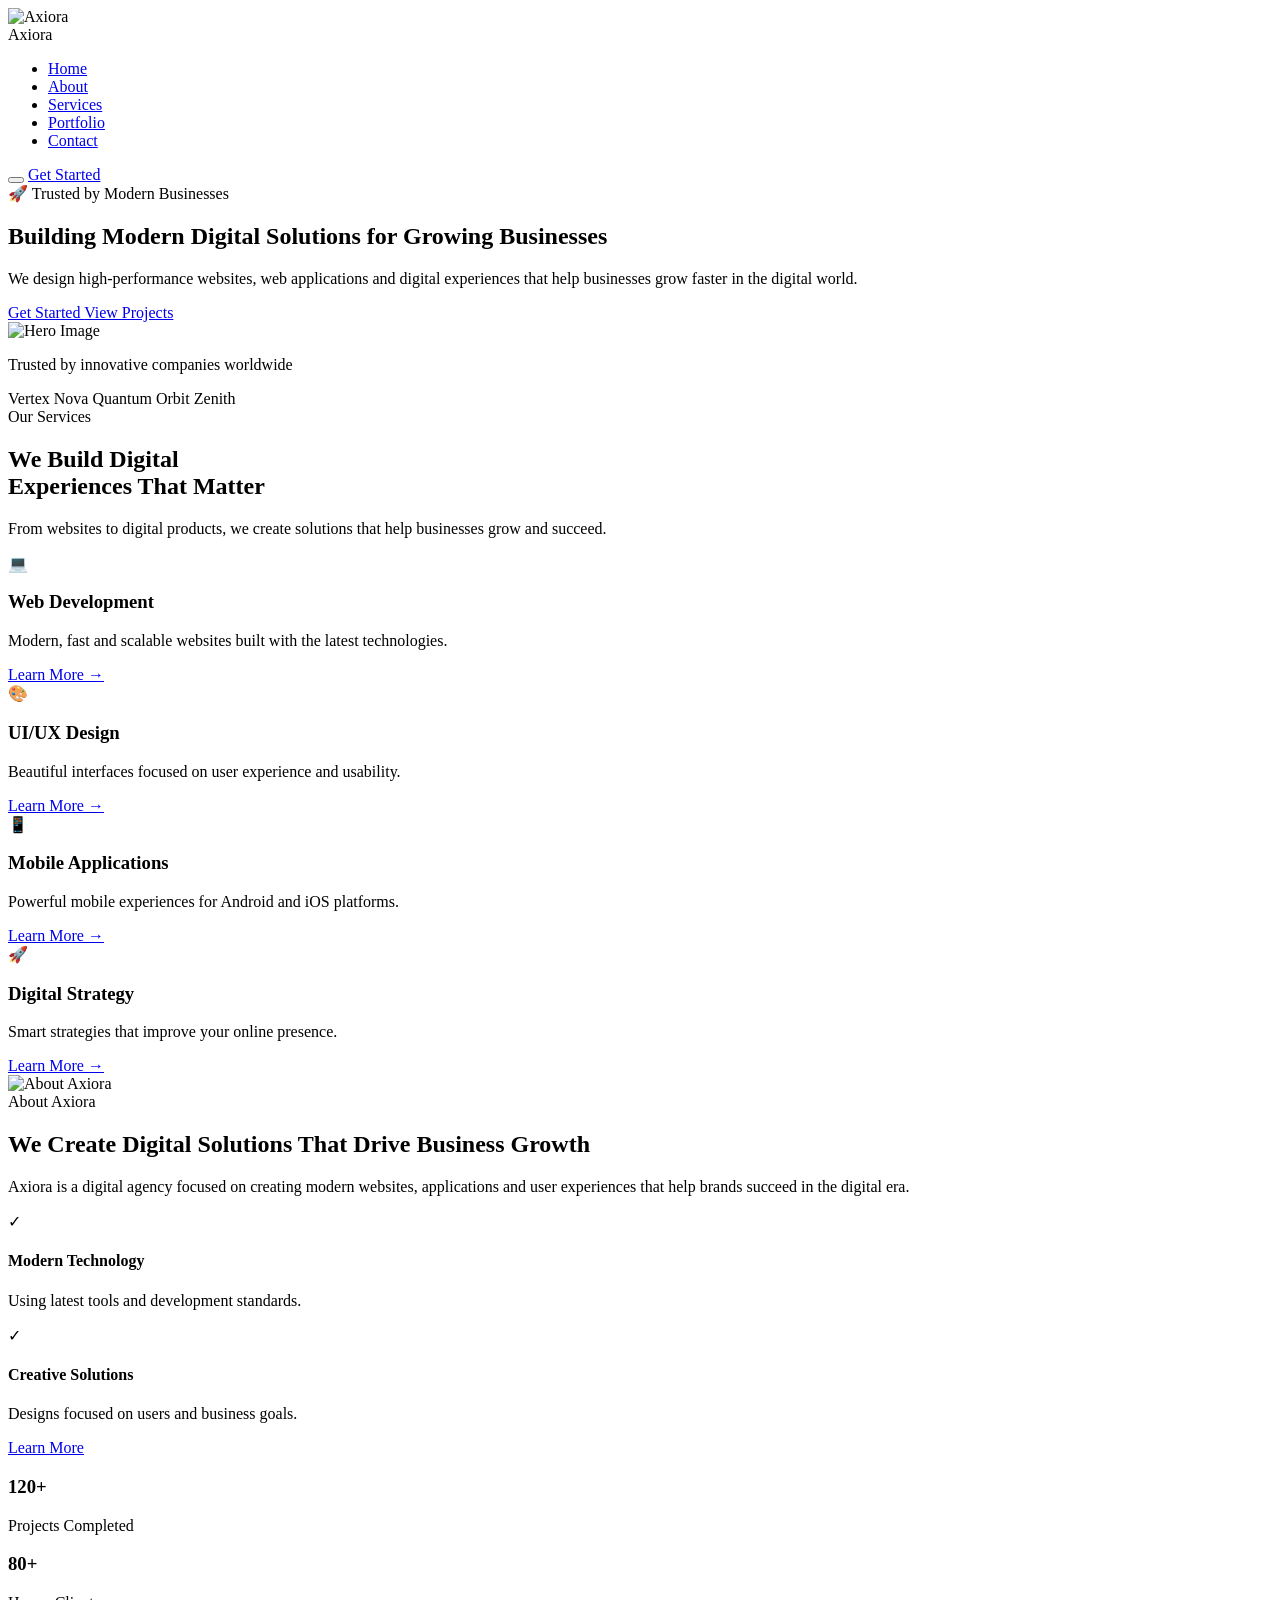
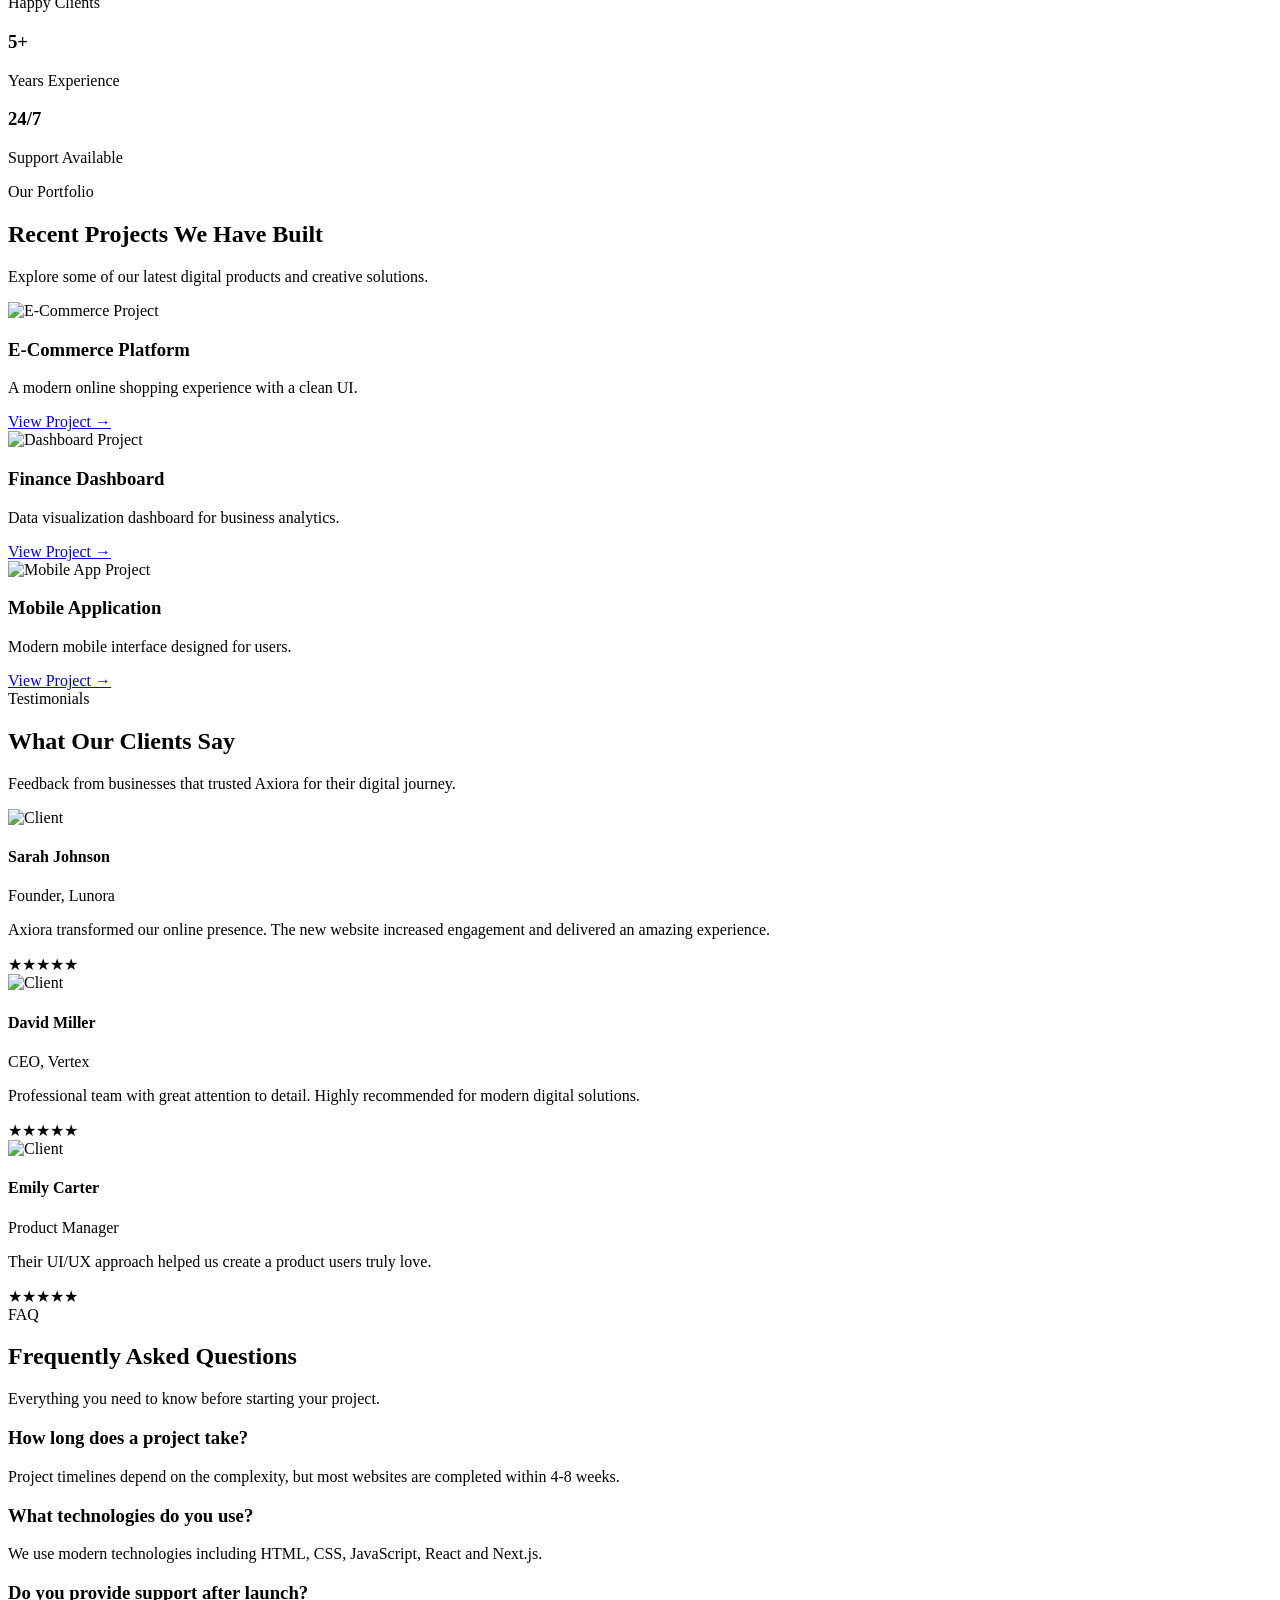
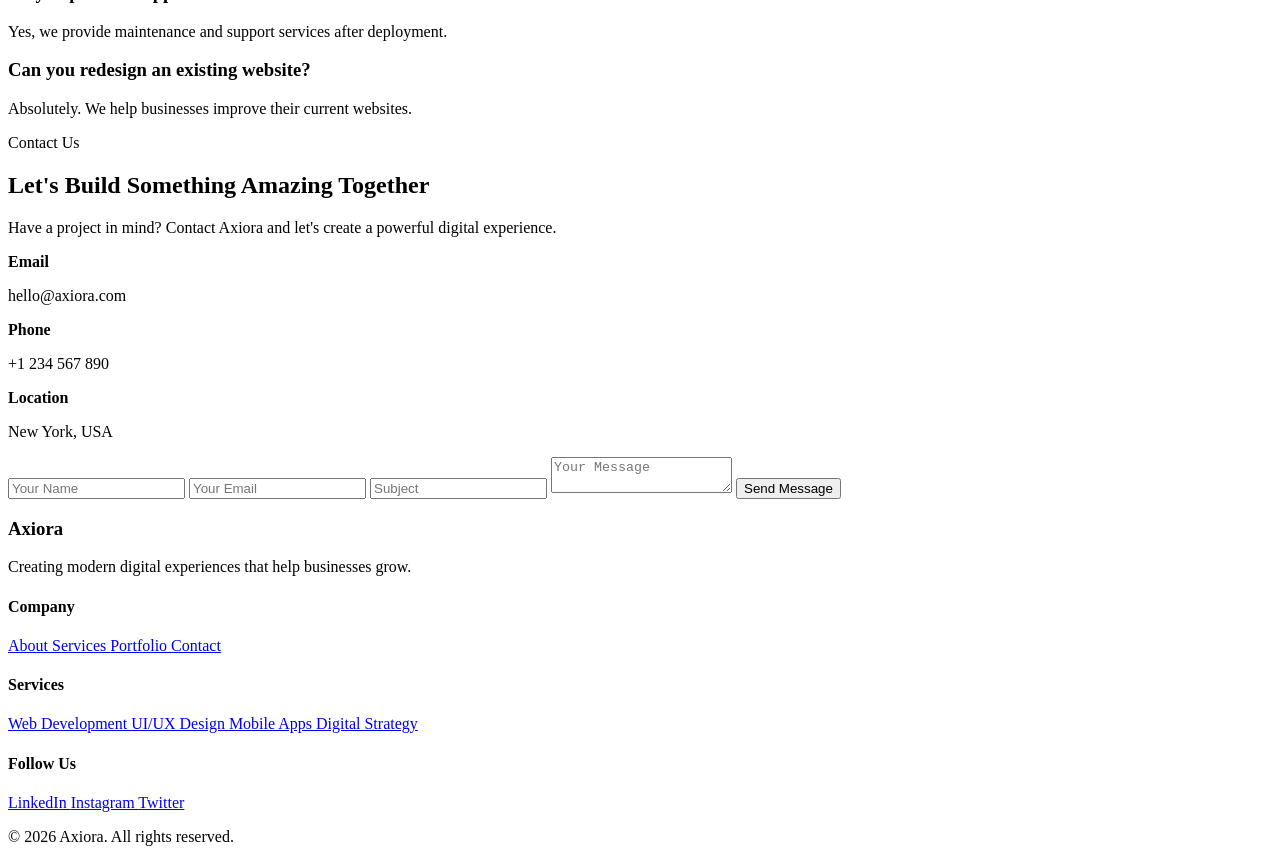
==== index.html @ 318fc96d "Initial release of Axiora" ====
<!DOCTYPE html>
<html lang="en">

<head>
    <meta charset="UTF-8">
    <meta http-equiv="X-UA-Compatible" content="IE=edge">
    <meta name="viewport" content="width=device-width, initial-scale=1.0">

    <title>Axiora | Digital Agency & Web Development</title>

    <meta name="description" content="
Axiora creates modern websites, digital products and UI/UX experiences for businesses.
">
    <link rel="stylesheet" href="/Axiora/assets/css/style.css">
    <link rel="stylesheet" href="/Axiora/assets/css/responsive.css">
<link rel="icon" href="/Axiora/assets/images/favicon.png">

<meta property="og:title" content="Axiora Digital Agency">
<meta property="og:description" content="Modern websites and digital solutions">
<meta property="og:image" content="assets/images/preview.jpg">
<meta property="og:type" content="website">

</head>

<body>
    <div class="loader">

    <img src="/Axiora/assets/images/favicon.png" alt="Axiora">

</div>
 <header class="header">
    <div class="container">

       <a class="logo">
       Axi<span>ora</span>
       </a>

        <nav class="navbar">

            <ul class="nav-links">

                <li><a href="index.html" class="active">Home</a></li>

                <li><a href="/Axiora/pages/about.html">About</a></li>

                <li><a href="/Axiora/pages/services.html">Services</a></li>

                <li><a href="/Axiora/pages/portfolio.html">Portfolio</a></li>

                <li><a href="/Axiora/pages/contact.html">Contact</a></li>


            </ul>

        </nav>

<button class="menu-toggle">

    <span></span>
    <span></span>
    <span></span>

</button>

        <a href="#" class="btn-primary">
            Get Started
        </a>

    </div>
</header>
<main>

    <section class="hero reveal" id="hero">

        <div class="container hero-container">

            <div class="hero-content">

                <span class="hero-badge">
                    🚀 Trusted by Modern Businesses
                </span>

                <h1>
                    Building Modern
                    <span>Digital Solutions</span>
                    for Growing Businesses
                </h1>

                <p>
                    We design high-performance websites, web applications
                    and digital experiences that help businesses grow
                    faster in the digital world.
                </p>

                <div class="hero-buttons">

                    <a href="#" class="btn-primary">
                        Get Started
                    </a>

                    <a href="#" class="btn-secondary">
                        View Projects
                    </a>

                </div>

            </div>

            <div class="hero-image">

                <img src="/Axiora/assets/images/hero.png.jpg" alt="Hero Image">

            </div>

        </div>

    </section>

    

    <section class="trusted reveal">

    <div class="container">

        <p class="trusted-title">
            Trusted by innovative companies worldwide
        </p>


        <div class="company-logos">

            <span>Vertex</span>
            <span>Nova</span>
            <span>Quantum</span>
            <span>Orbit</span>
            <span>Zenith</span>

        </div>

    </div>

</section>

<section class="services reveal" id="services">

    <div class="container">

        <div class="section-header">

            <span>Our Services</span>

            <h2>
                We Build Digital
                <br>
                Experiences That Matter
            </h2>

            <p>
                From websites to digital products,
                we create solutions that help businesses
                grow and succeed.
            </p>

        </div>


        <div class="services-grid">


            <div class="service-card">

                <div class="service-icon">
                    💻
                </div>

                <h3>
                    Web Development
                </h3>

                <p>
                    Modern, fast and scalable websites
                    built with the latest technologies.
                </p>

                <a href="#">
                    Learn More →
                </a>

            </div>



            <div class="service-card">

                <div class="service-icon">
                    🎨
                </div>

                <h3>
                    UI/UX Design
                </h3>

                <p>
                    Beautiful interfaces focused on
                    user experience and usability.
                </p>

                <a href="#">
                    Learn More →
                </a>

            </div>




            <div class="service-card">

                <div class="service-icon">
                    📱
                </div>

                <h3>
                    Mobile Applications
                </h3>

                <p>
                    Powerful mobile experiences
                    for Android and iOS platforms.
                </p>

                <a href="#">
                    Learn More →
                </a>

            </div>



            <div class="service-card">

                <div class="service-icon">
                    🚀
                </div>

                <h3>
                    Digital Strategy
                </h3>

                <p>
                    Smart strategies that improve
                    your online presence.
                </p>

                <a href="#">
                    Learn More →
                </a>

            </div>


        </div>


    </div>

</section>

<section class="about reveal" id="about">

    <div class="container about-container">


        <div class="about-image">

            <img src="/Axiora/assets/images/about.png.jpg" alt="About Axiora">

        </div>



        <div class="about-content">

            <span>
                About Axiora
            </span>


            <h2>
                We Create Digital
                Solutions That Drive
                Business Growth
            </h2>


            <p>
                Axiora is a digital agency focused on
                creating modern websites, applications
                and user experiences that help brands
                succeed in the digital era.
            </p>


            <div class="about-features">


                <div class="feature">

                    <div class="feature-icon">
                        ✓
                    </div>

                    <div>
                        <h4>
                            Modern Technology
                        </h4>

                        <p>
                            Using latest tools and
                            development standards.
                        </p>
                    </div>

                </div>



                <div class="feature">

                    <div class="feature-icon">
                        ✓
                    </div>

                    <div>
                        <h4>
                            Creative Solutions
                        </h4>

                        <p>
                            Designs focused on users
                            and business goals.
                        </p>
                    </div>

                </div>


            </div>


            <a href="#" class="btn-primary">
                Learn More
            </a>


        </div>


    </div>

</section>

<section class="stats reveal">

    <div class="container stats-container">


        <div class="stat-box">

            <h3>
                120+
            </h3>

            <p>
                Projects Completed
            </p>

        </div>



        <div class="stat-box">

            <h3>
                80+
            </h3>

            <p>
                Happy Clients
            </p>

        </div>



        <div class="stat-box">

            <h3>
                5+
            </h3>

            <p>
                Years Experience
            </p>

        </div>



        <div class="stat-box">

            <h3>
                24/7
            </h3>

            <p>
                Support Available
            </p>

        </div>


    </div>

</section>

<section class="portfolio reveal" id="portfolio">

    <div class="container">


        <div class="section-header">

            <span>
                Our Portfolio
            </span>


            <h2>
                Recent Projects
                We Have Built
            </h2>


            <p>
                Explore some of our latest digital
                products and creative solutions.
            </p>


        </div>



        <div class="portfolio-grid">



            <div class="portfolio-card">


                <img src="/Axiora/assets/images/project1.jpg" 
                alt="E-Commerce Project">


                <div class="portfolio-content">

                    <h3>
                        E-Commerce Platform
                    </h3>


                    <p>
                        A modern online shopping
                        experience with a clean UI.
                    </p>


                    <a href="#">
                        View Project →
                    </a>

                </div>


            </div>





            <div class="portfolio-card">


                <img src="/Axiora/assets/images/project2.jpg" 
                alt="Dashboard Project">


                <div class="portfolio-content">

                    <h3>
                        Finance Dashboard
                    </h3>


                    <p>
                        Data visualization dashboard
                        for business analytics.
                    </p>


                    <a href="#">
                        View Project →
                    </a>

                </div>


            </div>





            <div class="portfolio-card">


                <img src="/Axiora/assets/images/project3.jpg" 
                alt="Mobile App Project">


                <div class="portfolio-content">

                    <h3>
                        Mobile Application
                    </h3>


                    <p>
                        Modern mobile interface
                        designed for users.
                    </p>


                    <a href="#">
                        View Project →
                    </a>

                </div>


            </div>



        </div>


    </div>

</section>

<section class="testimonials reveal" id="testimonials">

    <div class="container">


        <div class="section-header">

            <span>
                Testimonials
            </span>

            <h2>
                What Our Clients Say
            </h2>

            <p>
                Feedback from businesses that
                trusted Axiora for their digital journey.
            </p>

        </div>



        <div class="testimonial-grid">



            <div class="testimonial-card">


                <div class="client-info">

                    <img src="/Axiora/assets/images/client1.jpg" 
                    alt="Client">

                    <div>

                        <h4>
                            Sarah Johnson
                        </h4>

                        <span>
                            Founder, Lunora
                        </span>

                    </div>

                </div>


                <p>
                    Axiora transformed our online presence.
                    The new website increased engagement
                    and delivered an amazing experience.
                </p>


                <div class="stars">
                    ★★★★★
                </div>


            </div>





            <div class="testimonial-card">


                <div class="client-info">

                    <img src="/Axiora/assets/images/client2.jpg" 
                    alt="Client">

                    <div>

                        <h4>
                            David Miller
                        </h4>

                        <span>
                            CEO, Vertex
                        </span>

                    </div>

                </div>


                <p>
                    Professional team with great attention
                    to detail. Highly recommended for
                    modern digital solutions.
                </p>


                <div class="stars">
                    ★★★★★
                </div>


            </div>





            <div class="testimonial-card">


                <div class="client-info">

                    <img src="/Axiora/assets/images/client3.jpg" 
                    alt="Client">

                    <div>

                        <h4>
                            Emily Carter
                        </h4>

                        <span>
                            Product Manager
                        </span>

                    </div>

                </div>


                <p>
                    Their UI/UX approach helped us create
                    a product users truly love.
                </p>


                <div class="stars">
                    ★★★★★
                </div>


            </div>


        </div>


    </div>

</section>

<section class="faq reveal" id="faq">

    <div class="container">


        <div class="section-header">

            <span>
                FAQ
            </span>

            <h2>
                Frequently Asked Questions
            </h2>

            <p>
                Everything you need to know
                before starting your project.
            </p>

        </div>



        <div class="faq-container">


            <div class="faq-item">

                <h3>
                    How long does a project take?
                </h3>

                <p>
                    Project timelines depend on the
                    complexity, but most websites
                    are completed within 4-8 weeks.
                </p>

            </div>



            <div class="faq-item">

                <h3>
                    What technologies do you use?
                </h3>

                <p>
                    We use modern technologies including
                    HTML, CSS, JavaScript, React and Next.js.
                </p>

            </div>



            <div class="faq-item">

                <h3>
                    Do you provide support after launch?
                </h3>

                <p>
                    Yes, we provide maintenance and
                    support services after deployment.
                </p>

            </div>



            <div class="faq-item">

                <h3>
                    Can you redesign an existing website?
                </h3>

                <p>
                    Absolutely. We help businesses
                    improve their current websites.
                </p>

            </div>


        </div>


    </div>

</section>

<section class="contact reveal" id="contact">

    <div class="container contact-container">


        <div class="contact-info">

            <span>
                Contact Us
            </span>


            <h2>
                Let's Build Something
                Amazing Together
            </h2>


            <p>
                Have a project in mind?
                Contact Axiora and let's create
                a powerful digital experience.
            </p>


            <div class="contact-details">


                <div>
                    <strong>Email</strong>
                    <p>
                        hello@axiora.com
                    </p>
                </div>


                <div>
                    <strong>Phone</strong>
                    <p>
                        +1 234 567 890
                    </p>
                </div>


                <div>
                    <strong>Location</strong>
                    <p>
                        New York, USA
                    </p>
                </div>


            </div>


        </div>



        <form class="contact-form">


            <input 
            type="text" 
            placeholder="Your Name">


            <input 
            type="email" 
            placeholder="Your Email">


            <input 
            type="text" 
            placeholder="Subject">


            <textarea 
            placeholder="Your Message"></textarea>


            <button class="btn-primary">
                Send Message
            </button>


        </form>



    </div>


</section>

</main>

<footer class="footer">

    <div class="container footer-container">


        <div class="footer-brand">

            <h3>
                Axiora
            </h3>

            <p>
                Creating modern digital experiences
                that help businesses grow.
            </p>

        </div>



        <div class="footer-links">

            <h4>
                Company
            </h4>

            <a href="/Axiora/pages/about.html">
                About
            </a>

            <a href="/Axiora/pages/services.html">
                Services
            </a>

            <a href="/Axiora/pages/portfolio.html">
                Portfolio
            </a>

            <a href="/Axiora/pages/contact.html">
                Contact
            </a>

        </div>




        <div class="footer-links">

            <h4>
                Services
            </h4>

            <a href="#">
                Web Development
            </a>

            <a href="#">
                UI/UX Design
            </a>

            <a href="#">
                Mobile Apps
            </a>

            <a href="#">
                Digital Strategy
            </a>

        </div>




        <div class="footer-social">

            <h4>
                Follow Us
            </h4>


            <div class="social-icons">

                <a href="#">
                    LinkedIn
                </a>

                <a href="#">
                    Instagram
                </a>

                <a href="#">
                    Twitter
                </a>


            </div>


        </div>


    </div>



    <div class="footer-bottom">

        <p>
            © 2026 Axiora. All rights reserved.
        </p>

    </div>

</footer>

<script src="/Axiora/assets/js/main.js"></script>

</body>
</html>
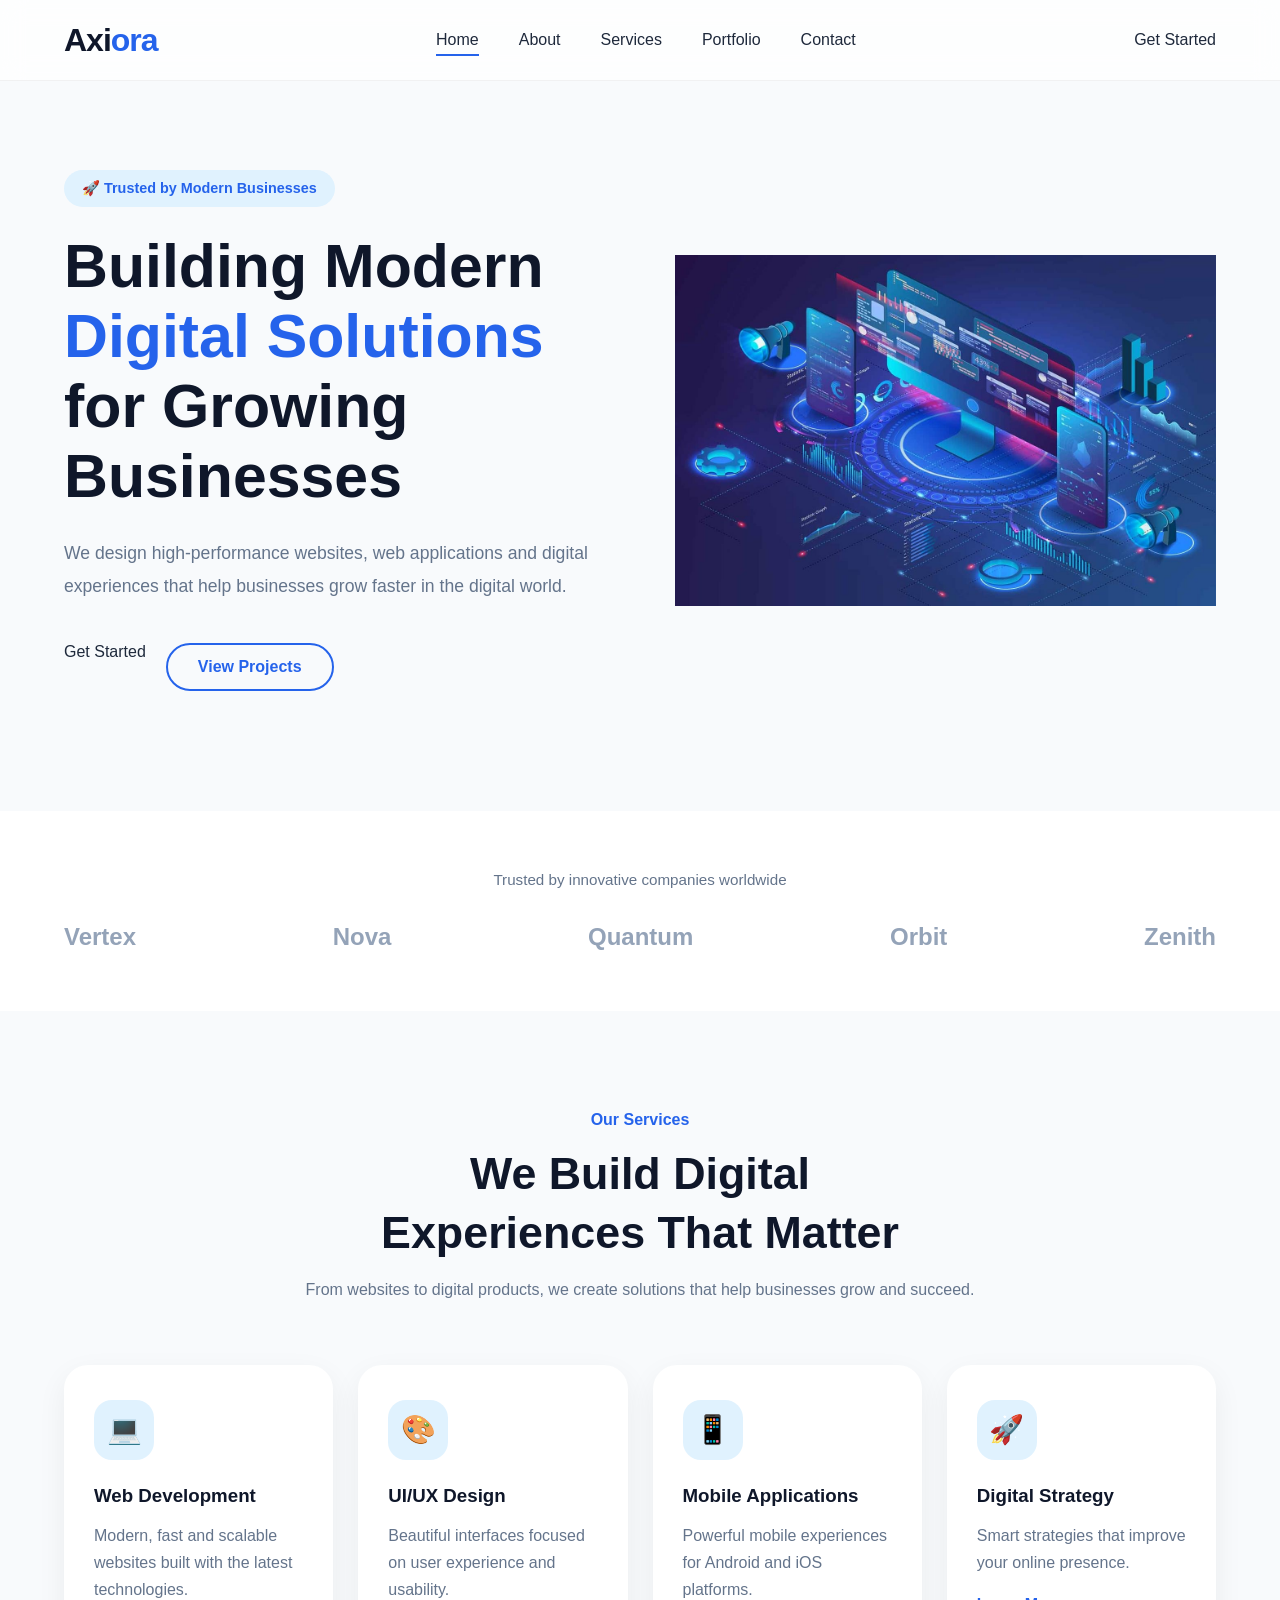
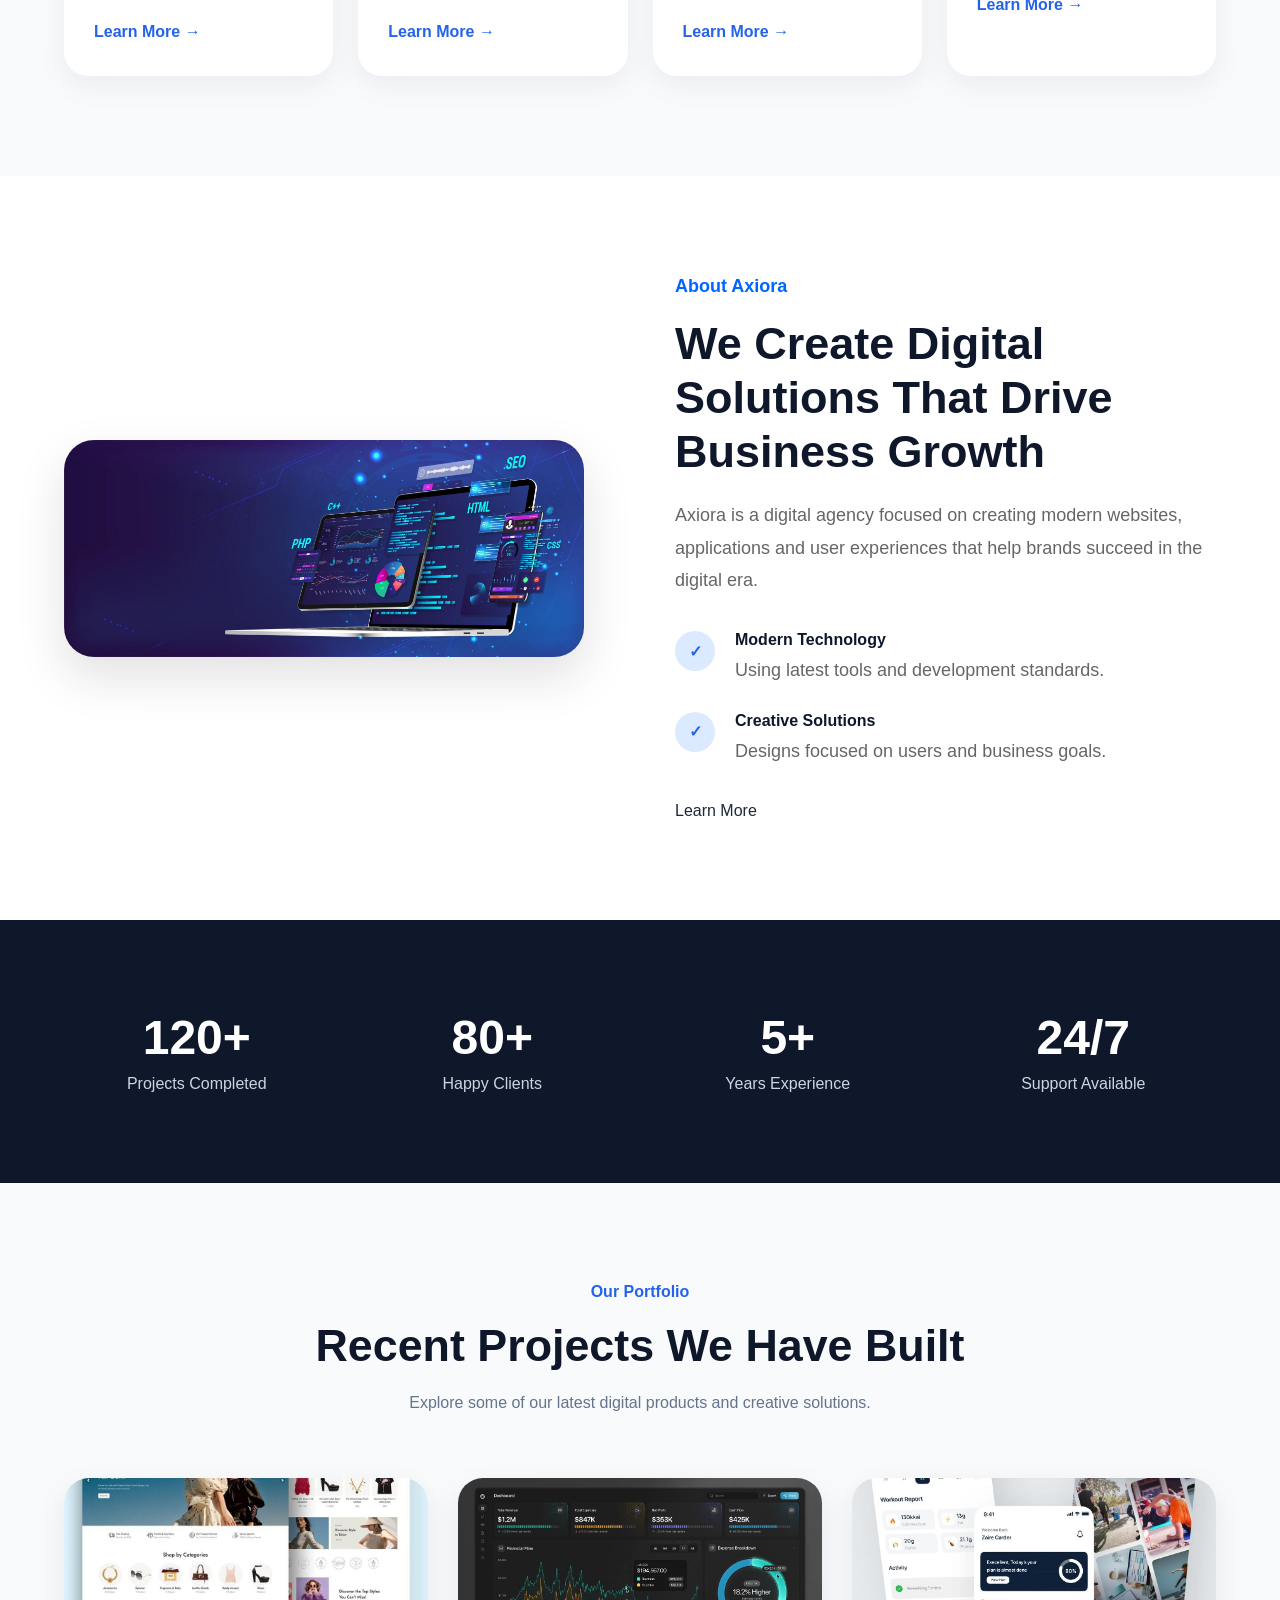
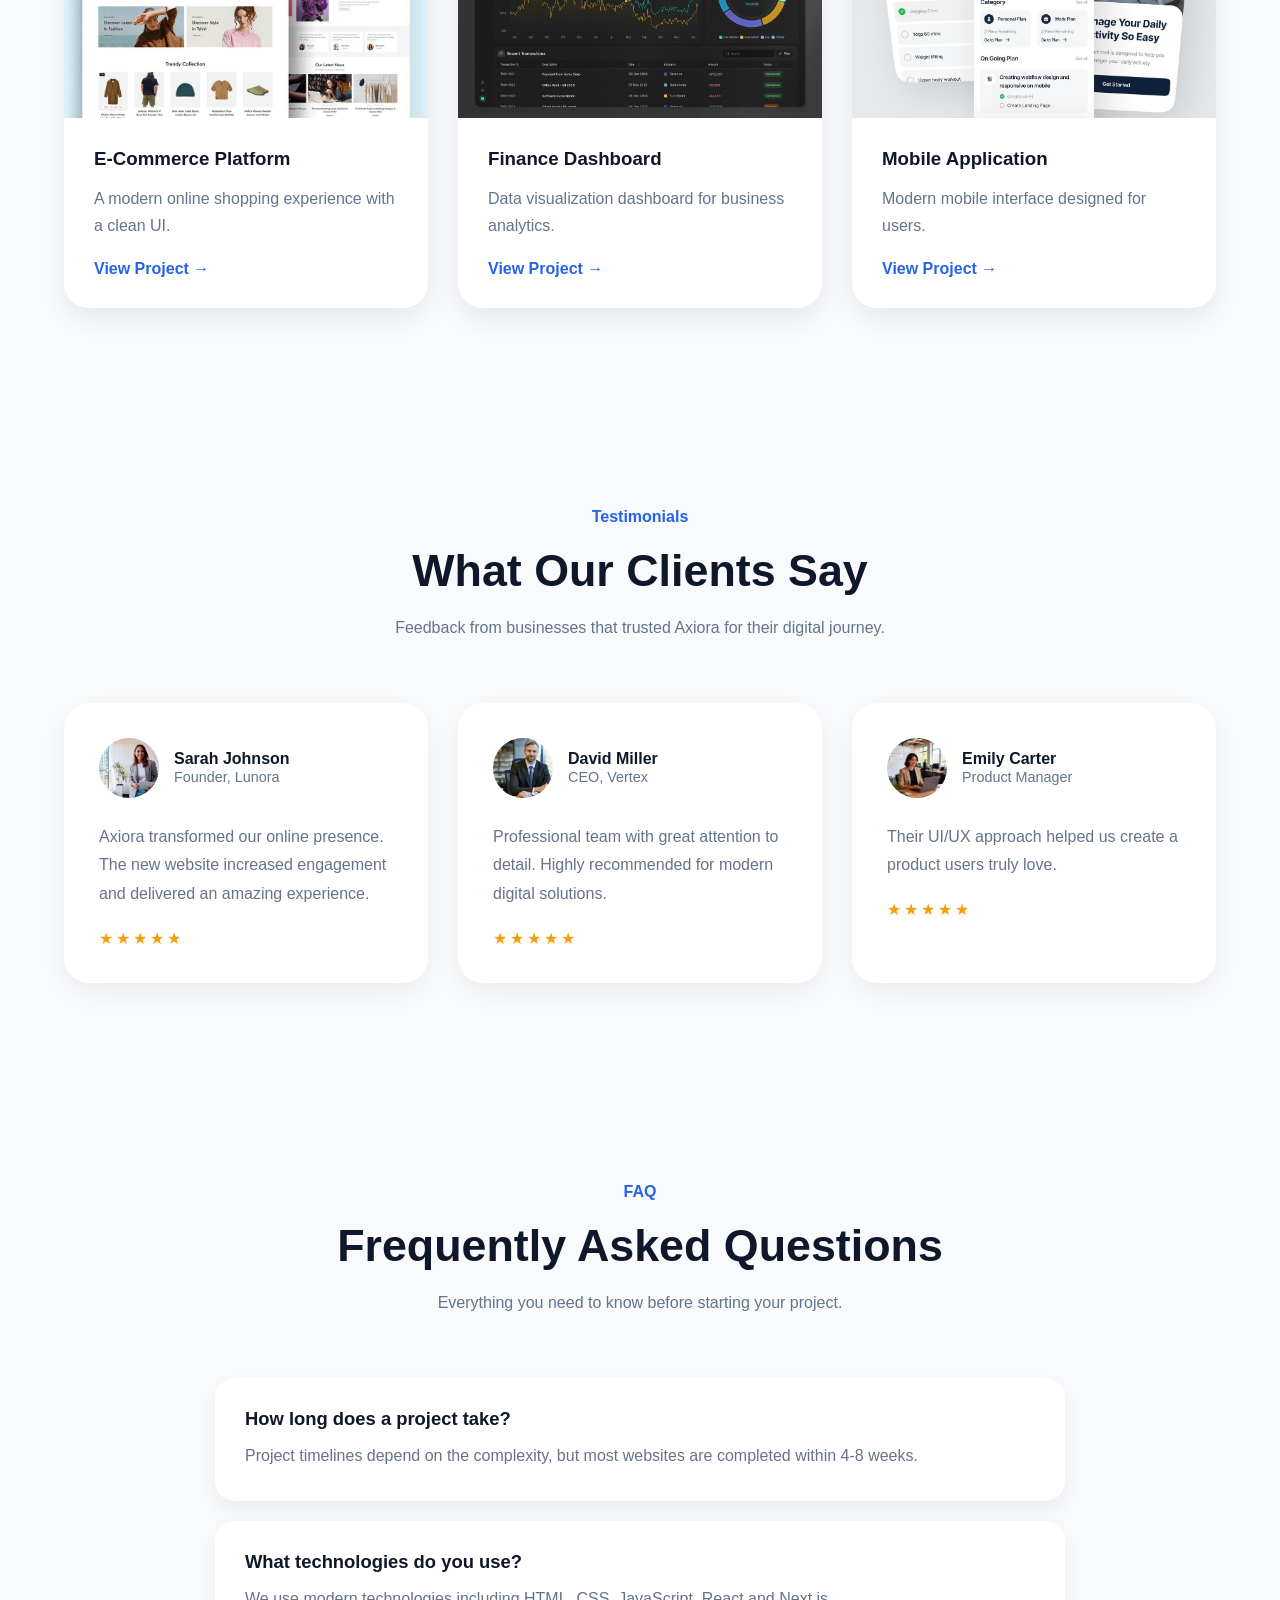
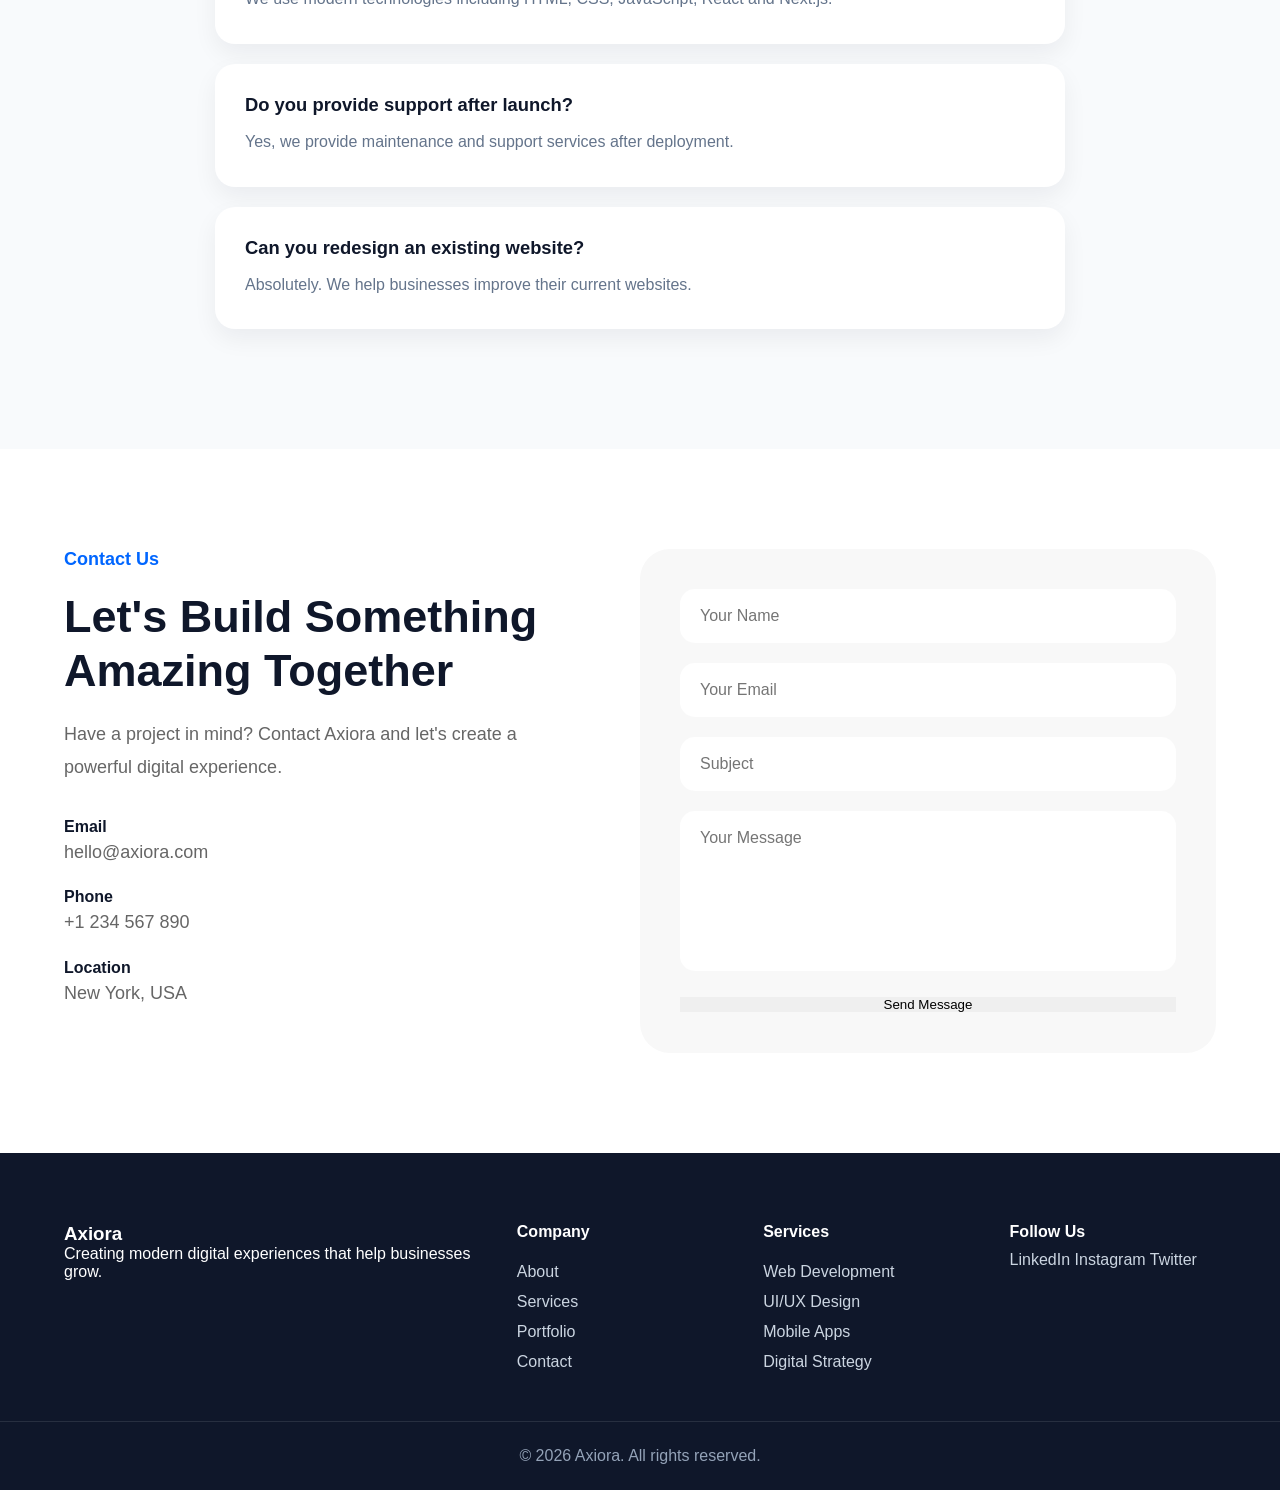
==== commit b7047795: "Initial release of Axiora" ====
--- a/index.html
+++ b/index.html
@@ -5,15 +5,19 @@
     <meta charset="UTF-8">
     <meta http-equiv="X-UA-Compatible" content="IE=edge">
     <meta name="viewport" content="width=device-width, initial-scale=1.0">
-
-    <title>Axiora | Digital Agency & Web Development</title>
-
-    <meta name="description" content="
-Axiora creates modern websites, digital products and UI/UX experiences for businesses.
-">
-    <link rel="stylesheet" href="/Axiora/assets/css/style.css">
-    <link rel="stylesheet" href="/Axiora/assets/css/responsive.css">
-<link rel="icon" href="/Axiora/assets/images/favicon.png">
+    <meta name="description" content="Axiora is a digital agency creating modern websites, applications and digital experiences.">
+    <meta name="keywords" content="web design, web development, UI UX, digital agency, Axiora">
+
+
+<link rel="icon" href="assets/images/favicon.png">
+
+
+
+    <title>Axiora | Digital Agency</title>
+
+    <link rel="stylesheet" href="assets/css/style.css">
+    <link rel="stylesheet" href="assets/css/responsive.css">
+<link rel="icon" href="assets/images/favicon.png">
 
 <meta property="og:title" content="Axiora Digital Agency">
 <meta property="og:description" content="Modern websites and digital solutions">
@@ -25,7 +29,7 @@
 <body>
     <div class="loader">
 
-    <img src="/Axiora/assets/images/favicon.png" alt="Axiora">
+   
 
 </div>
  <header class="header">
@@ -38,18 +42,11 @@
         <nav class="navbar">
 
             <ul class="nav-links">
-
                 <li><a href="index.html" class="active">Home</a></li>
-
-                <li><a href="/Axiora/pages/about.html">About</a></li>
-
-                <li><a href="/Axiora/pages/services.html">Services</a></li>
-
-                <li><a href="/Axiora/pages/portfolio.html">Portfolio</a></li>
-
-                <li><a href="/Axiora/pages/contact.html">Contact</a></li>
-
-
+                <li><a href="pages/about.html">About</a></li>
+                <li><a href="pages/services.html">Services</a></li>
+                <li><a href="pages/portfolio.html">Portfolio</a></li>
+                <li><a href="pages/contact.html">Contact</a></li>
             </ul>
 
         </nav>
@@ -62,7 +59,7 @@
 
 </button>
 
-        <a href="#" class="btn-primary">
+        <a href="pages/contact.html" class="btn-primary">
             Get Started
         </a>
 
@@ -94,11 +91,11 @@
 
                 <div class="hero-buttons">
 
-                    <a href="#" class="btn-primary">
+                    <a href="pages/contact.html" class="btn-primary">
                         Get Started
                     </a>
 
-                    <a href="#" class="btn-secondary">
+                    <a href="pages/portfolio.html" class="btn-secondary">
                         View Projects
                     </a>
 
@@ -108,7 +105,7 @@
 
             <div class="hero-image">
 
-                <img src="/Axiora/assets/images/hero.png.jpg" alt="Hero Image">
+                <img src="assets/images/hero.png.jpg" alt="Hero Image">
 
             </div>
 
@@ -273,7 +270,7 @@
 
         <div class="about-image">
 
-            <img src="/Axiora/assets/images/about.png.jpg" alt="About Axiora">
+            <img src="assets/images/about.png.jpg" alt="About Axiora">
 
         </div>
 
@@ -459,7 +456,7 @@
             <div class="portfolio-card">
 
 
-                <img src="/Axiora/assets/images/project1.jpg" 
+                <img src="assets/images/project1.jpg" 
                 alt="E-Commerce Project">
 
 
@@ -476,7 +473,7 @@
                     </p>
 
 
-                    <a href="#">
+                    <a href="pages/projects/lunora.html">
                         View Project →
                     </a>
 
@@ -492,7 +489,7 @@
             <div class="portfolio-card">
 
 
-                <img src="/Axiora/assets/images/project2.jpg" 
+                <img src="assets/images/project2.jpg" 
                 alt="Dashboard Project">
 
 
@@ -509,7 +506,7 @@
                     </p>
 
 
-                    <a href="#">
+                    <a href="pages/projects/axion.html">
                         View Project →
                     </a>
 
@@ -525,7 +522,7 @@
             <div class="portfolio-card">
 
 
-                <img src="/Axiora/assets/images/project3.jpg" 
+                <img src="assets/images/project3.jpg" 
                 alt="Mobile App Project">
 
 
@@ -542,7 +539,7 @@
                     </p>
 
 
-                    <a href="#">
+                    <a href="pages/projects/nova.html">
                         View Project →
                     </a>
 
@@ -593,7 +590,7 @@
 
                 <div class="client-info">
 
-                    <img src="/Axiora/assets/images/client1.jpg" 
+                    <img src="assets/images/client1.jpg" 
                     alt="Client">
 
                     <div>
@@ -634,7 +631,7 @@
 
                 <div class="client-info">
 
-                    <img src="/Axiora/assets/images/client2.jpg" 
+                    <img src="assets/images/client2.jpg" 
                     alt="Client">
 
                     <div>
@@ -675,7 +672,7 @@
 
                 <div class="client-info">
 
-                    <img src="/Axiora/assets/images/client3.jpg" 
+                    <img src="assets/images/client3.jpg" 
                     alt="Client">
 
                     <div>
@@ -931,19 +928,19 @@
                 Company
             </h4>
 
-            <a href="/Axiora/pages/about.html">
+            <a href="pages/about.html">
                 About
             </a>
 
-            <a href="/Axiora/pages/services.html">
+            <a href="pages/services.html">
                 Services
             </a>
 
-            <a href="/Axiora/pages/portfolio.html">
+            <a href="">
                 Portfolio
             </a>
 
-            <a href="/Axiora/pages/contact.html">
+            <a href="pages/contact.html">
                 Contact
             </a>
 
@@ -1021,7 +1018,7 @@
 
 </footer>
 
-<script src="/Axiora/assets/js/main.js"></script>
+<script src="assets/js/main.js"></script>
 
 </body>
 </html>
--- a/assets/css/style.css
+++ b/assets/css/style.css
@@ -0,0 +1,1989 @@
+/* Google Font */
+@import url('https://fonts.googleapis.com/css2?family=Poppins:wght@300;400;500;600;700;800&display=swap');
+
+
+:root{
+
+    --primary:#2563EB;
+    --secondary:#0F172A;
+    --accent:#38BDF8;
+    --background:#F8FAFC;
+    --text:#1E293B;
+    --white:#ffffff;
+}
+.container{
+
+    width:min(90%,1200px);
+    margin:auto;
+}
+
+.header{
+
+    width:100%;
+    position:fixed;
+    top:0;
+    left:0;
+    background:rgba(255,255,255,.75);
+    backdrop-filter:blur(12px);
+    border-bottom:1px solid rgba(0,0,0,.05);
+    z-index:1000;
+}
+
+.header .container{
+
+    display:flex;
+    justify-content:space-between;
+    align-items:center;
+    height:80px;
+}
+
+.logo{
+
+    font-size:1.7rem;
+    font-weight:700;
+    color:var(--secondary);
+    letter-spacing:.5px;
+}
+
+.nav-links{
+
+    display:flex;
+    gap:40px;
+}
+
+.nav-links a{
+
+    position:relative;
+    font-weight:500;
+    transition:.3s;
+}
+.nav-links a::after{
+
+    content:"";
+    position:absolute;
+    left:0;
+    bottom:-6px;
+    width:0;
+    height:2px;
+    background:var(--primary);
+    transition:.3s;
+
+}
+
+.nav-links a:hover::after,
+.nav-links .active::after{
+
+    width:100%;
+
+}
+
+.nav-links a:hover{
+
+    color:var(--primary);
+
+}
+
+
+
+.btn-primary:hover{
+
+    transform:translateY(-3px);
+    box-shadow:0 12px 30px rgba(37,99,235,.25);
+
+}
+
+
+/* ==========================
+   CSS Reset
+========================== */
+
+*{
+    margin:0;
+    padding:0;
+    box-sizing:border-box;
+}
+
+html{
+    scroll-behavior:smooth;
+}
+
+body{
+    font-family:'Poppins',sans-serif;
+    background:#F8FAFC;
+    color:#1E293B;
+    overflow-x:hidden;
+}
+
+img{
+    max-width:100%;
+    display:block;
+}
+
+a{
+    text-decoration:none;
+    color:inherit;
+}
+
+ul{
+    list-style:none;
+}
+
+button{
+    border:none;
+    outline:none;
+    cursor:pointer;
+    font-family:inherit;
+}
+.hero{
+
+    padding-top:170px;
+    padding-bottom:120px;
+
+}
+.hero-container{
+
+    display:flex;
+    align-items:center;
+    justify-content:space-between;
+    gap:70px;
+
+}
+.hero-content{
+
+    flex:1;
+
+}
+.hero-badge{
+
+    display:inline-block;
+    background:#E0F2FE;
+    color:var(--primary);
+    padding:10px 18px;
+    border-radius:50px;
+    font-size:.9rem;
+    font-weight:600;
+    margin-bottom:25px;
+
+}
+.hero h1{
+
+    font-size:3.8rem;
+    line-height:1.15;
+    color:var(--secondary);
+    margin-bottom:25px;
+
+}
+.hero h1 span{
+
+    color:var(--primary);
+
+}
+.hero p{
+
+    font-size:1.1rem;
+    color:#64748B;
+    line-height:1.9;
+    max-width:620px;
+    margin-bottom:40px;
+
+}
+.hero-buttons{
+
+    display:flex;
+    gap:20px;
+
+}
+.btn-secondary{
+
+    border:2px solid var(--primary);
+    color:var(--primary);
+    padding:13px 30px;
+    border-radius:999px;
+    transition:.35s;
+    font-weight:600;
+
+}
+.btn-secondary:hover{
+
+    background:var(--primary);
+    color:white;
+}
+
+.hero-image{
+
+    flex:1;
+
+}
+.hero-image img{
+
+    width:100%;
+    max-width:560px;
+    margin-left:auto;
+
+}
+/* ======================
+   Trusted Section
+====================== */
+
+
+.trusted{
+
+    padding:60px 0;
+
+    background:white;
+
+}
+.trusted-title{
+
+    text-align:center;
+
+    color:#64748B;
+
+    font-size:.95rem;
+
+    margin-bottom:35px;
+
+}
+.company-logos{
+
+    display:flex;
+
+    justify-content:space-between;
+
+    align-items:center;
+
+    gap:30px;
+
+    flex-wrap:wrap;
+
+}
+.company-logos span{
+
+    font-size:1.5rem;
+
+    font-weight:700;
+
+    color:#94A3B8;
+
+    transition:.3s;
+
+}
+.company-logos span:hover{
+
+    color:var(--primary);
+
+    transform:translateY(-5px);
+
+}
+/* ======================
+   Services Section
+====================== */
+
+
+.services{
+
+    padding:100px 0;
+
+}
+.section-header{
+
+    text-align:center;
+
+    max-width:700px;
+
+    margin:0 auto 60px;
+
+}
+
+
+.section-header span{
+
+    color:var(--primary);
+
+    font-weight:600;
+
+}
+
+
+.section-header h2{
+
+    font-size:2.8rem;
+
+    color:var(--secondary);
+
+    margin:15px 0;
+
+    line-height:1.3;
+
+}
+
+
+.section-header p{
+
+    color:#64748B;
+
+    line-height:1.8;
+
+}
+.services-grid{
+
+    display:grid;
+
+    grid-template-columns:repeat(4,1fr);
+
+    gap:25px;
+
+}
+.service-card{
+
+    background:white;
+
+    padding:35px 30px;
+
+    border-radius:24px;
+
+    box-shadow:
+    0 10px 30px rgba(15,23,42,.06);
+
+    transition:.35s;
+
+}
+.service-card:hover{
+
+    transform:translateY(-10px);
+
+    box-shadow:
+    0 20px 40px rgba(37,99,235,.15);
+
+}
+.service-icon{
+
+    width:60px;
+
+    height:60px;
+
+    display:flex;
+
+    align-items:center;
+
+    justify-content:center;
+
+    background:#E0F2FE;
+
+    border-radius:18px;
+
+    font-size:28px;
+
+    margin-bottom:25px;
+
+}
+.service-card h3{
+
+    color:var(--secondary);
+
+    margin-bottom:15px;
+
+}
+.service-card p{
+
+    color:#64748B;
+
+    line-height:1.7;
+
+    margin-bottom:20px;
+
+}
+.service-card a{
+
+    color:var(--primary);
+
+    font-weight:600;
+
+}
+/* ======================
+   About Section
+====================== */
+
+
+.about{
+
+    padding:100px 0;
+
+    background:white;
+
+}
+.about-container{
+
+    display:flex;
+
+    align-items:center;
+
+    gap:80px;
+
+}
+.about-image{
+
+    flex:1;
+
+}
+
+
+.about-image img{
+
+    width:100%;
+
+    max-width:520px;
+
+    border-radius:30px;
+
+}
+.about-content{
+
+    flex:1;
+
+}
+.about-content > span{
+
+    color:var(--primary);
+
+    font-weight:600;
+
+}
+.about-content h2{
+
+    font-size:2.7rem;
+
+    color:var(--secondary);
+
+    line-height:1.3;
+
+    margin:15px 0 25px;
+
+}
+.about-content > p{
+
+    color:#64748B;
+
+    line-height:1.9;
+
+    margin-bottom:35px;
+
+}
+.about-features{
+
+    margin-bottom:35px;
+
+}
+.feature{
+
+    display:flex;
+
+    gap:20px;
+
+    margin-bottom:25px;
+
+}
+.feature-icon{
+
+    width:40px;
+
+    height:40px;
+
+    background:#DBEAFE;
+
+    color:var(--primary);
+
+    display:flex;
+
+    justify-content:center;
+
+    align-items:center;
+
+    border-radius:50%;
+
+    font-weight:700;
+
+}
+.feature h4{
+
+    color:var(--secondary);
+
+    margin-bottom:5px;
+
+}
+
+
+.feature p{
+
+    color:#64748B;
+
+    font-size:.95rem;
+
+}
+/* ======================
+   Stats Section
+====================== */
+
+
+.stats{
+
+    padding:80px 0;
+
+    background:var(--secondary);
+
+}
+.stats-container{
+
+    display:grid;
+
+    grid-template-columns:repeat(4,1fr);
+
+    gap:30px;
+
+}
+.stat-box{
+
+    text-align:center;
+
+    color:white;
+
+}
+.stat-box h3{
+
+    font-size:3rem;
+
+    color:white;
+
+    margin-bottom:10px;
+
+}
+.stat-box p{
+
+    color:#CBD5E1;
+
+    font-size:1rem;
+
+}
+/* ======================
+   Portfolio Section
+====================== */
+
+
+.portfolio{
+
+    padding:100px 0;
+
+}
+.portfolio-grid{
+
+    display:grid;
+
+    grid-template-columns:repeat(3,1fr);
+
+    gap:30px;
+
+}
+.portfolio-card{
+
+    background:white;
+
+    border-radius:25px;
+
+    overflow:hidden;
+
+    box-shadow:
+    0 10px 30px rgba(15,23,42,.08);
+
+    transition:.35s;
+
+}
+.portfolio-card:hover{
+
+    transform:translateY(-10px);
+
+    box-shadow:
+    0 20px 45px rgba(37,99,235,.15);
+
+}
+.portfolio-card img{
+
+    width:100%;
+
+    height:240px;
+
+    object-fit:cover;
+
+}
+.portfolio-content{
+
+    padding:30px;
+
+}
+.portfolio-content h3{
+
+    color:var(--secondary);
+
+    margin-bottom:15px;
+
+}
+.portfolio-content p{
+
+    color:#64748B;
+
+    line-height:1.7;
+
+    margin-bottom:20px;
+
+}
+.portfolio-content a{
+
+    color:var(--primary);
+
+    font-weight:600;
+
+}
+/* ======================
+   Testimonials
+====================== */
+
+
+.testimonials{
+
+    padding:100px 0;
+
+    background:#F8FAFC;
+
+}
+.testimonial-grid{
+
+    display:grid;
+
+    grid-template-columns:repeat(3,1fr);
+
+    gap:30px;
+
+}
+.testimonial-card{
+
+    background:white;
+
+    padding:35px;
+
+    border-radius:25px;
+
+    box-shadow:
+    0 10px 30px rgba(15,23,42,.06);
+
+}
+.client-info{
+
+    display:flex;
+
+    align-items:center;
+
+    gap:15px;
+
+    margin-bottom:25px;
+
+}
+.client-info img{
+
+    width:60px;
+
+    height:60px;
+
+    border-radius:50%;
+
+    object-fit:cover;
+
+}
+.client-info h4{
+
+    color:var(--secondary);
+
+}
+.client-info span{
+
+    color:#64748B;
+
+    font-size:.9rem;
+
+}
+.testimonial-card p{
+
+    color:#64748B;
+
+    line-height:1.8;
+
+    margin-bottom:20px;
+
+}
+.stars{
+
+    color:#F59E0B;
+
+    letter-spacing:3px;
+
+}
+/* ======================
+   FAQ Section
+====================== */
+
+
+.faq{
+
+    padding:100px 0;
+
+}
+.faq-container{
+
+    max-width:850px;
+
+    margin:auto;
+
+}
+.faq-item{
+
+    background:white;
+
+    padding:30px;
+
+    border-radius:20px;
+
+    margin-bottom:20px;
+
+    box-shadow:
+    0 10px 25px rgba(15,23,42,.06);
+
+    transition:.3s;
+
+}
+.faq-item:hover{
+
+    transform:translateY(-5px);
+
+}
+.faq-item h3{
+
+    color:var(--secondary);
+
+    margin-bottom:12px;
+
+    font-size:1.15rem;
+
+}
+.faq-item p{
+
+    color:#64748B;
+
+    line-height:1.8;
+
+}
+/* ======================
+   Contact Section
+====================== */
+
+
+.contact{
+
+    padding:100px 0;
+
+    background:white;
+
+}
+.contact-container{
+
+    display:flex;
+
+    gap:80px;
+
+    align-items:center;
+
+}
+.contact-info{
+
+    flex:1;
+
+}
+.contact-info > span{
+
+    color:var(--primary);
+
+    font-weight:600;
+
+}
+.contact-info h2{
+
+    font-size:2.7rem;
+
+    color:var(--secondary);
+
+    margin:15px 0 25px;
+
+    line-height:1.3;
+
+}
+.contact-info p{
+
+    color:#64748B;
+
+    line-height:1.8;
+
+}
+.contact-details{
+
+    margin-top:35px;
+
+}
+
+
+.contact-details div{
+
+    margin-bottom:20px;
+
+}
+
+
+.contact-details strong{
+
+    color:var(--secondary);
+
+}
+.contact-form{
+
+    flex:1;
+
+    background:#F8FAFC;
+
+    padding:40px;
+
+    border-radius:25px;
+
+}
+.contact-form input,
+.contact-form textarea{
+
+
+    width:100%;
+
+    padding:15px 18px;
+
+    margin-bottom:20px;
+
+    border:none;
+
+    outline:none;
+
+    border-radius:12px;
+
+    background:white;
+
+    font-family:inherit;
+
+}
+.contact-form textarea{
+
+    height:150px;
+
+    resize:none;
+
+}
+.contact-form button{
+
+    width:100%;
+
+}
+/* ======================
+   Footer
+====================== */
+
+
+.footer{
+
+    background:var(--secondary);
+
+    color:white;
+
+    padding-top:70px;
+
+}
+.footer-container{
+
+    display:grid;
+
+    grid-template-columns:2fr 1fr 1fr 1fr;
+
+    gap:40px;
+
+}
+
+.footer-links{
+
+    display:flex;
+
+    flex-direction:column;
+
+    gap:12px;
+
+}
+
+
+.footer-links h4,
+.footer-social h4{
+
+    margin-bottom:10px;
+
+}
+.footer-links a,
+.footer-social a{
+
+    color:#CBD5E1;
+
+    transition:.3s;
+
+}
+
+
+.footer-links a:hover,
+.footer-social a:hover{
+
+    color:white;
+
+}
+.footer-bottom{
+
+    margin-top:50px;
+
+    padding:25px 0;
+
+    border-top:1px solid rgba(255,255,255,.1);
+
+    text-align:center;
+
+}
+
+
+.footer-bottom p{
+
+    color:#94A3B8;
+
+}
+/* Hamburger */
+
+.menu-toggle{
+
+    display:none;
+
+    width:45px;
+
+    height:40px;
+
+    background:transparent;
+
+    flex-direction:column;
+
+    justify-content:center;
+
+    gap:6px;
+
+}
+
+
+.menu-toggle span{
+
+    width:25px;
+
+    height:3px;
+
+    background:var(--secondary);
+
+    border-radius:5px;
+
+    transition:.3s;
+
+}
+/* ======================
+   Scroll Animation
+====================== */
+
+
+.reveal{
+
+    opacity:0;
+
+    transform:translateY(50px);
+
+    transition:1s ease;
+
+}
+
+
+.reveal.active{
+
+    opacity:1;
+
+    transform:translateY(0);
+
+}
+.header.scrolled{
+
+    background:white;
+
+    box-shadow:
+    0 10px 30px rgba(0,0,0,.08);
+
+}
+.logo{
+
+    font-size:2rem;
+
+    font-weight:800;
+
+    color:var(--secondary);
+
+    letter-spacing:-1px;
+
+}
+
+
+.logo span{
+
+    color:var(--primary);
+
+}
+/* Loader */
+
+.loader{
+
+    position:fixed;
+
+    top:0;
+
+    left:0;
+
+    width:100%;
+
+    height:100vh;
+
+    background:white;
+
+    display:flex;
+
+    align-items:center;
+
+    justify-content:center;
+
+    z-index:9999;
+
+    transition:.6s;
+
+}
+
+
+.loader::before{
+
+    content:"";
+
+    position:absolute;
+
+    width:110px;
+
+    height:110px;
+
+    border:5px solid #000;
+
+    border-top-color:transparent;
+
+    border-radius:50%;
+
+    animation:rotate 1s linear infinite;
+
+}
+
+
+.loader img{
+
+    width:65px;
+
+    height:auto;
+
+    z-index:2;
+
+}
+
+
+
+@keyframes rotate{
+
+    from{
+
+        transform:rotate(0deg);
+
+    }
+
+
+    to{
+
+        transform:rotate(360deg);
+
+    }
+
+}
+
+
+
+.loader.hide{
+
+    opacity:0;
+
+    visibility:hidden;
+
+}
+
+.btn-primary{
+
+    position:relative;
+
+    overflow:hidden;
+
+    transition:.3s ease;
+
+}
+
+
+.btn-primary:hover{
+
+    transform:translateY(-3px);
+
+    box-shadow:
+    0 15px 30px rgba(37,99,235,.25);
+
+}
+.btn-primary::before{
+
+    content:"";
+
+    position:absolute;
+
+    top:0;
+
+    left:-100%;
+
+    width:100%;
+
+    height:100%;
+
+    background:
+    linear-gradient(
+    120deg,
+    transparent,
+    rgba(255,255,255,.4),
+    transparent
+    );
+
+
+    transition:.6s;
+
+}
+
+
+.btn-primary:hover::before{
+
+    left:100%;
+
+}
+
+.service-card,
+.portfolio-card,
+.testimonial-card{
+
+    transition:
+    transform .35s ease,
+    box-shadow .35s ease;
+
+}
+
+
+.service-card:hover,
+.portfolio-card:hover,
+.testimonial-card:hover{
+
+    transform:translateY(-12px);
+
+}
+.nav-links a{
+
+    position:relative;
+
+}
+.nav-links a::after{
+
+    content:"";
+
+    position:absolute;
+
+    bottom:-8px;
+
+    left:0;
+
+    width:0;
+
+    height:2px;
+
+    background:var(--primary);
+
+    transition:.3s;
+
+}
+
+
+.nav-links a:hover::after{
+
+    width:100%;
+
+}
+.about-image img{
+
+    transition:.5s;
+
+}
+
+
+.about-image img:hover{
+
+    transform:scale(1.05);
+
+}
+/* =========================
+   Project Case Study
+========================= */
+
+
+.project-hero{
+
+    padding:160px 0 80px;
+
+    text-align:center;
+
+}
+
+
+.project-hero h1{
+
+    font-size:64px;
+
+    font-weight:800;
+
+    margin-bottom:20px;
+
+}
+
+
+.project-hero p{
+
+    max-width:650px;
+
+    margin:auto;
+
+    font-size:20px;
+
+    color:#666;
+
+    line-height:1.7;
+
+}
+
+
+
+/* Main Project Image */
+
+.project-image{
+
+    padding:40px 0 100px;
+
+}
+
+
+.project-image img{
+
+    width:100%;
+
+    max-height:650px;
+
+    object-fit:cover;
+
+    border-radius:30px;
+
+    display:block;
+
+    box-shadow:0 25px 60px rgba(0,0,0,.12);
+
+}
+
+
+
+/* Project Info */
+
+
+.project-info{
+
+    padding:80px 0;
+
+}
+
+
+.project-info h2{
+
+    font-size:42px;
+
+    margin-bottom:25px;
+
+}
+
+
+.project-info p{
+
+    font-size:18px;
+
+    line-height:1.8;
+
+    color:#666;
+
+    max-width:800px;
+
+}
+
+
+
+/* Technology */
+
+
+.tech-list{
+
+    display:flex;
+
+    gap:15px;
+
+    flex-wrap:wrap;
+
+    margin-top:30px;
+
+}
+
+
+.tech-list span{
+
+    padding:12px 25px;
+
+    background:#f5f5f5;
+
+    border-radius:50px;
+
+    font-weight:600;
+
+}
+
+
+
+/* Result */
+
+.result{
+
+    padding:80px 0;
+
+    background:#0b0b0b;
+
+    color:white;
+
+}
+
+
+.result h2{
+
+    font-size:42px;
+
+}
+
+
+.result p{
+
+    color:#ccc;
+
+    max-width:700px;
+
+    line-height:1.8;
+
+}
+/* =========================
+   ABOUT PAGE
+========================= */
+
+
+.about-page{
+
+    padding:100px 0;
+
+}
+
+
+.about-container{
+
+    display:flex;
+
+    align-items:center;
+
+    gap:70px;
+
+}
+
+
+.about-content{
+
+    flex:1;
+
+}
+
+
+.about-content span{
+
+    color:#0066ff;
+
+    font-weight:600;
+
+    font-size:18px;
+
+}
+
+
+.about-content h2{
+
+    font-size:45px;
+
+    line-height:1.2;
+
+    margin:20px 0;
+
+}
+
+
+.about-content p{
+
+    color:#666;
+
+    font-size:18px;
+
+    line-height:1.8;
+
+    max-width:600px;
+
+}
+
+
+
+.about-image{
+
+    flex:1;
+
+}
+
+
+.about-image img{
+
+    width:100%;
+
+    border-radius:30px;
+
+    object-fit:cover;
+
+    box-shadow:0 20px 50px rgba(0,0,0,.12);
+
+}
+
+
+
+/* =========================
+   VALUES
+========================= */
+
+
+.values{
+
+    padding:100px 0;
+
+    background:#f8f8f8;
+
+}
+
+
+.values-grid{
+
+    display:grid;
+
+    grid-template-columns:repeat(3,1fr);
+
+    gap:30px;
+
+    margin-top:50px;
+
+}
+
+
+.value-card{
+
+    background:white;
+
+    padding:40px 30px;
+
+    border-radius:25px;
+
+    transition:.3s;
+
+}
+
+
+.value-card:hover{
+
+    transform:translateY(-10px);
+
+}
+
+
+.value-card h3{
+
+    font-size:24px;
+
+    margin-bottom:15px;
+
+}
+
+
+.value-card p{
+
+    color:#666;
+
+    line-height:1.7;
+
+}
+
+
+
+/* =========================
+   STATS
+========================= */
+
+
+.stats{
+
+    padding:90px 0;
+
+}
+
+
+.stats-grid{
+
+    display:grid;
+
+    grid-template-columns:repeat(3,1fr);
+
+    text-align:center;
+
+    gap:30px;
+
+}
+
+
+.stat-item h2{
+
+    font-size:55px;
+
+    color:#0066ff;
+
+}
+
+
+.stat-item p{
+
+    color:#666;
+
+    font-size:18px;
+
+}
+
+
+
+/* =========================
+   ABOUT CTA
+========================= */
+
+
+.about-cta{
+
+    padding:90px 0;
+
+    text-align:center;
+
+    background:#0b0b0b;
+
+    color:white;
+
+}
+
+
+.about-cta h2{
+
+    font-size:45px;
+
+    margin-bottom:30px;
+
+}
+/* =========================
+   CONTACT PAGE
+========================= */
+
+
+.contact-section{
+
+    padding:100px 0;
+
+}
+
+
+.contact-container{
+
+    display:flex;
+
+    align-items:flex-start;
+
+    gap:80px;
+
+}
+
+
+
+.contact-info{
+
+    flex:1;
+
+}
+
+
+.contact-info span{
+
+    color:#0066ff;
+
+    font-size:18px;
+
+    font-weight:600;
+
+}
+
+
+.contact-info h2{
+
+    font-size:45px;
+
+    line-height:1.2;
+
+    margin:20px 0;
+
+}
+
+
+.contact-info p{
+
+    color:#666;
+
+    font-size:18px;
+
+    line-height:1.8;
+
+}
+
+
+
+.contact-item{
+
+    margin-top:30px;
+
+}
+
+
+.contact-item h4{
+
+    font-size:20px;
+
+    margin-bottom:8px;
+
+}
+
+
+.contact-item p{
+
+    color:#555;
+
+}
+
+
+
+/* FORM */
+
+
+.contact-form{
+
+    flex:1;
+
+    background:#f8f8f8;
+
+    padding:40px;
+
+    border-radius:30px;
+
+}
+
+
+
+.contact-form form{
+
+    display:flex;
+
+    flex-direction:column;
+
+    gap:20px;
+
+}
+
+
+
+.contact-form input,
+
+.contact-form textarea{
+
+
+    width:100%;
+
+    padding:18px 20px;
+
+    border:none;
+
+    outline:none;
+
+    border-radius:15px;
+
+    font-size:16px;
+
+    background:white;
+
+}
+
+
+
+.contact-form textarea{
+
+    height:160px;
+
+    resize:none;
+
+}
+
+
+
+.contact-form input:focus,
+
+.contact-form textarea:focus{
+
+    box-shadow:0 0 0 2px #0066ff;
+
+}
+
+/* LOADER */
+
+
+.loader{
+
+    position:fixed;
+
+    inset:0;
+
+    background:#000;
+
+    display:flex;
+
+    align-items:center;
+
+    justify-content:center;
+
+    z-index:9999;
+
+}
+
+
+
+.loader img{
+
+    width:90px;
+
+    animation:pulse 1.5s infinite;
+
+}
+
+
+
+@keyframes pulse{
+
+    0%{
+
+        transform:scale(1);
+
+    }
+
+
+    50%{
+
+        transform:scale(1.15);
+
+    }
+
+
+    100%{
+
+        transform:scale(1);
+
+    }
+
+}
+
+
+
+.loader.hide{
+
+    opacity:0;
+
+    visibility:hidden;
+
+    transition:.6s;
+
+}
+
+/* LOADER */
+
+
+.loader{
+
+    position:fixed;
+
+    inset:0;
+
+    background:#000;
+
+    display:flex;
+
+    align-items:center;
+
+    justify-content:center;
+
+    z-index:9999;
+
+}
+
+
+
+.loader img{
+
+    width:90px;
+
+    animation:pulse 1.5s infinite;
+
+}
+
+
+
+@keyframes pulse{
+
+    0%{
+
+        transform:scale(1);
+
+    }
+
+
+    50%{
+
+        transform:scale(1.15);
+
+    }
+
+
+    100%{
+
+        transform:scale(1);
+
+    }
+
+}
+
+
+
+.loader.hide{
+
+    opacity:0;
+
+    visibility:hidden;
+
+    transition:.6s;
+
+}
+
+/* =========================
+   404 PAGE
+========================= */
+
+
+.error-page{
+
+    min-height:100vh;
+
+    display:flex;
+
+    align-items:center;
+
+    justify-content:center;
+
+    text-align:center;
+
+}
+
+
+
+.error-page h1{
+
+    font-size:150px;
+
+    line-height:1;
+
+    color:#0066ff;
+
+    margin-bottom:20px;
+
+}
+
+
+
+.error-page h2{
+
+    font-size:40px;
+
+    margin-bottom:15px;
+
+}
+
+
+
+.error-page p{
+
+    color:#666;
+
+    font-size:18px;
+
+    margin-bottom:40px;
+
+}
--- a/assets/css/responsive.css
+++ b/assets/css/responsive.css
@@ -0,0 +1,394 @@
+@media(max-width:992px){
+
+
+    .hero-container,
+    .about-container,
+    .contact-container{
+
+        flex-direction:column;
+
+        text-align:center;
+
+    }
+
+
+
+    .hero h1{
+
+        font-size:3rem;
+
+    }
+
+
+
+    .hero-image img{
+
+        margin:auto;
+
+    }
+
+
+
+    .services-grid{
+
+        grid-template-columns:repeat(2,1fr);
+
+    }
+
+
+
+    .portfolio-grid{
+
+        grid-template-columns:repeat(2,1fr);
+
+    }
+
+
+
+    .testimonial-grid{
+
+        grid-template-columns:1fr;
+
+    }
+
+
+
+    .stats-container{
+
+        grid-template-columns:repeat(2,1fr);
+
+    }
+
+
+
+    .footer-container{
+
+        grid-template-columns:repeat(2,1fr);
+
+    }
+
+
+}
+@media(max-width:576px){
+
+
+    .container{
+
+        width:90%;
+
+    }
+
+
+
+    .header .container{
+
+        height:70px;
+
+    }
+
+
+
+    .hero{
+
+        padding-top:120px;
+
+    }
+
+
+
+    .hero h1{
+
+        font-size:2.2rem;
+
+    }
+
+
+
+    .hero p{
+
+        font-size:.95rem;
+
+    }
+
+
+
+    .hero-buttons{
+
+        flex-direction:column;
+
+    }
+
+
+
+    .services-grid,
+    .portfolio-grid,
+    .stats-container,
+    .footer-container{
+
+        grid-template-columns:1fr;
+
+    }
+
+
+
+    .section-header h2,
+    .about-content h2,
+    .contact-info h2{
+
+        font-size:2rem;
+
+    }
+
+
+
+    .contact-form{
+
+        padding:25px;
+
+    }
+
+
+}
+@media(max-width:768px){
+
+
+    .menu-toggle{
+
+        display:flex;
+
+    }
+
+
+
+    .navbar{
+
+        position:absolute;
+
+        top:70px;
+
+        left:0;
+
+        width:100%;
+
+        background:white;
+
+        padding:30px;
+
+        display:none;
+
+    }
+
+
+
+    .navbar.active{
+
+        display:block;
+
+    }
+
+
+
+    .nav-links{
+
+        flex-direction:column;
+
+        gap:25px;
+
+        text-align:center;
+
+    }
+
+
+
+    .header .btn-primary{
+
+        display:none;
+
+    }
+
+
+}
+
+/* =========================
+   TABLET
+========================= */
+
+@media(max-width:992px){
+
+
+.container{
+
+    width:90%;
+
+}
+
+
+/* Header */
+
+.navbar{
+
+    display:none;
+
+}
+
+
+.menu-toggle{
+
+    display:flex;
+
+}
+
+
+/* About */
+
+.about-container{
+
+    flex-direction:column;
+
+}
+
+
+.about-content h2{
+
+    font-size:36px;
+
+}
+
+
+/* Contact */
+
+.contact-container{
+
+    flex-direction:column;
+
+}
+
+
+.values-grid{
+
+    grid-template-columns:1fr;
+
+}
+
+
+.stats-grid{
+
+    grid-template-columns:1fr;
+
+}
+
+
+
+}
+
+/* =========================
+   MOBILE
+========================= */
+
+@media(max-width:600px){
+
+
+.page-hero{
+
+    padding:120px 0 60px;
+
+}
+
+
+.page-hero h1{
+
+    font-size:38px;
+
+}
+
+
+
+.section-header h2{
+
+    font-size:32px;
+
+}
+
+
+
+/* Services */
+
+.services-grid{
+
+    grid-template-columns:1fr;
+
+}
+
+
+
+/* Portfolio */
+
+.portfolio-grid{
+
+    grid-template-columns:1fr;
+
+}
+
+
+
+/* Project */
+
+.project-hero h1{
+
+    font-size:40px;
+
+}
+
+
+
+.project-image img{
+
+    border-radius:20px;
+
+}
+
+
+
+/* About */
+
+.about-content h2{
+
+    font-size:30px;
+
+}
+
+
+
+.about-image img{
+
+    border-radius:20px;
+
+}
+
+
+
+/* Contact */
+
+.contact-form{
+
+    padding:25px;
+
+}
+
+
+.contact-info h2{
+
+    font-size:32px;
+
+}
+
+
+
+.btn-primary{
+
+    padding:14px 25px;
+
+}
+
+}
+
